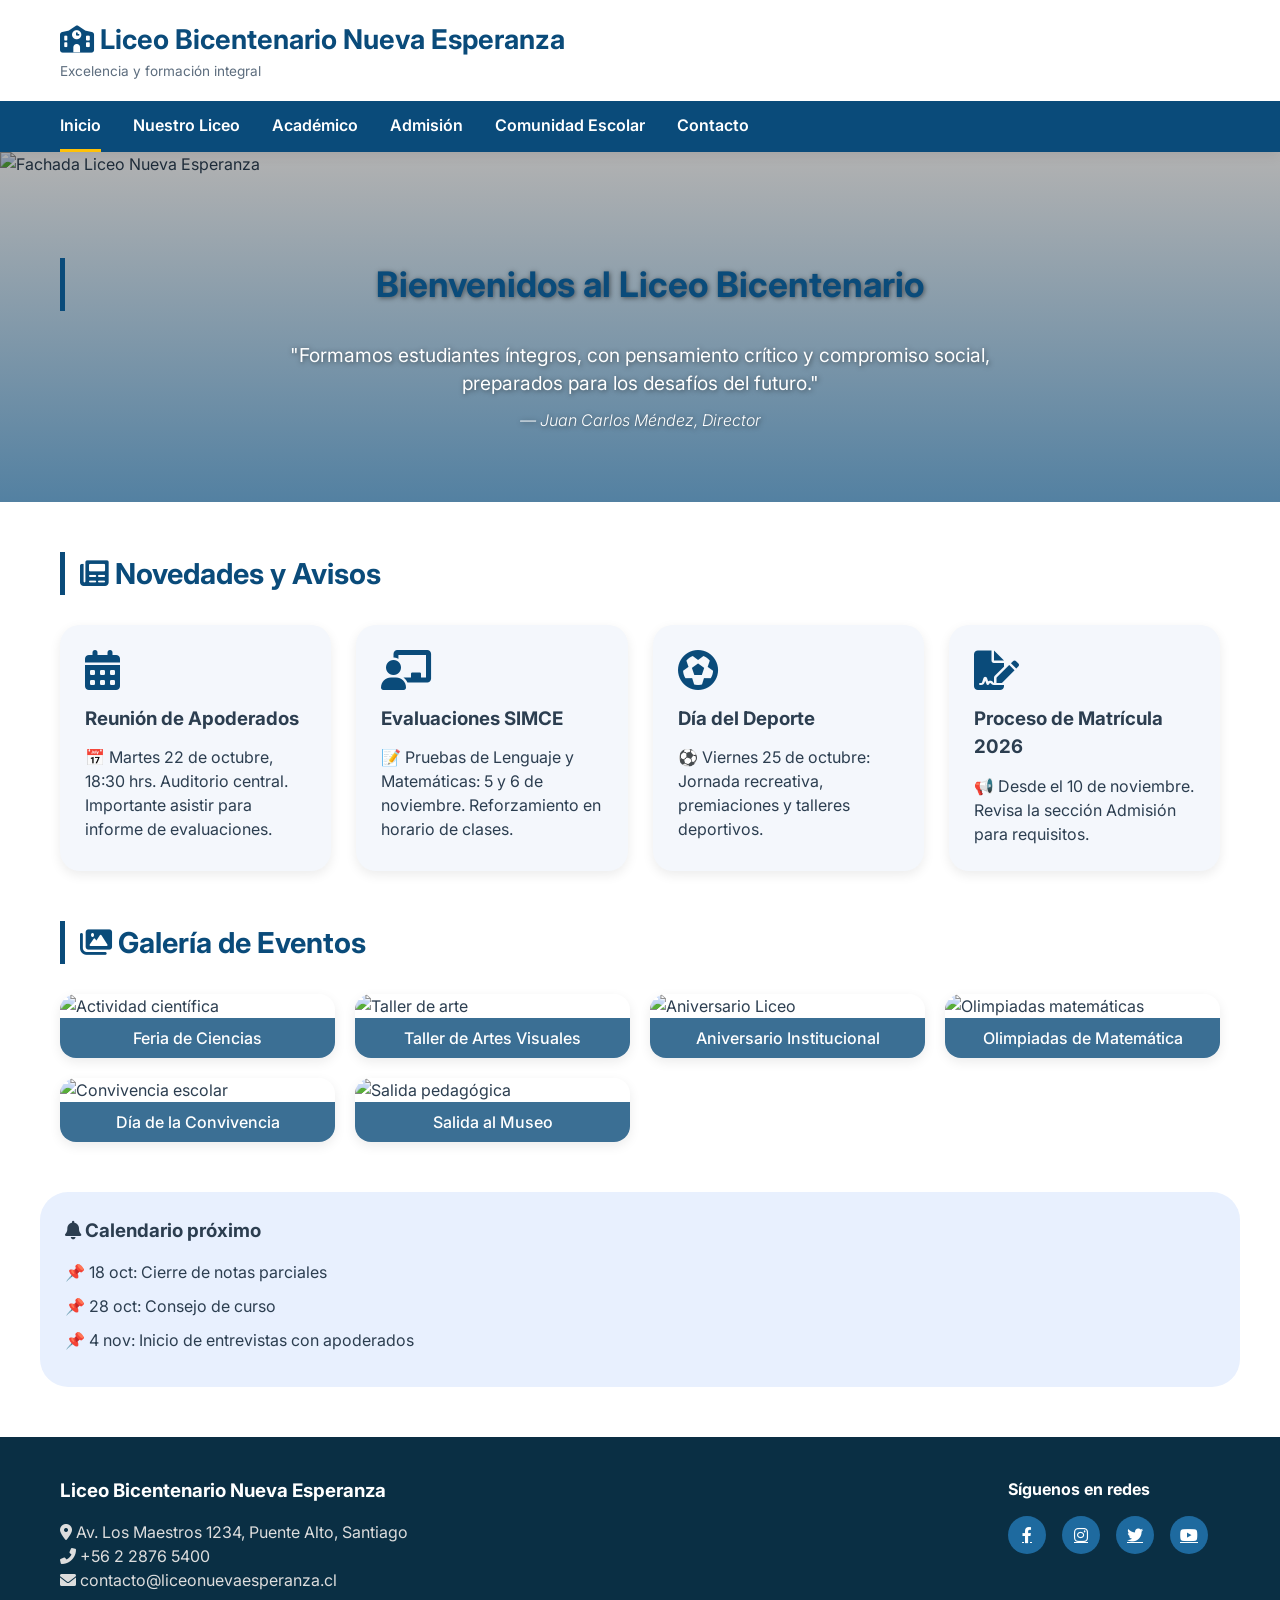
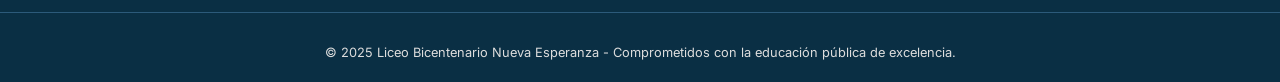
==== lb.html @ 8a36f2aa "Add files via upload" ====
<!DOCTYPE html>
<html lang="es">
<head>
    <meta charset="UTF-8">
    <meta name="viewport" content="width=device-width, initial-scale=1.0, viewport-fit=cover">
    <title>Liceo Bicentenario Nueva Esperanza | Inicio</title>
    <link rel="stylesheet" href="style.css">
    <link rel="stylesheet" href="https://cdnjs.cloudflare.com/ajax/libs/font-awesome/6.0.0-beta3/css/all.min.css">
    <link href="https://fonts.googleapis.com/css2?family=Inter:opsz,wght@14..32,300;400;600;700&display=swap" rel="stylesheet">
</head>
<body>
    <header class="main-header">
        <div class="container header-flex">
            <div class="logo-area">
                <h1><i class="fas fa-school"></i> Liceo Bicentenario <span>Nueva Esperanza</span></h1>
                <p class="tagline">Excelencia y formación integral</p>
            </div>
        </div>
        <nav class="main-nav">
            <div class="container nav-container">
                <ul class="nav-menu">
                    <li><a href="lb.html" class="nav-link active">Inicio</a></li>
                    <li><a href="nl.html" class="nav-link">Nuestro Liceo</a></li>
                    <li><a href="ac.html" class="nav-link">Académico</a></li>
                    <li><a href="ad.html" class="nav-link">Admisión</a></li>
                    <li><a href="ce.html" class="nav-link">Comunidad Escolar</a></li>
                    <li><a href="c.html" class="nav-link">Contacto</a></li>
                </ul>
                <div class="mobile-menu-icon">
                    <i class="fas fa-bars"></i>
                </div>
            </div>
        </nav>
    </header>

    <main>
        <section class="hero">
            <div class="hero-image">
                <img src="https://picsum.photos/id/104/1400/450" alt="Fachada Liceo Nueva Esperanza">
                <div class="hero-overlay"></div>
            </div>
            <div class="hero-text container">
                <h2>Bienvenidos al Liceo Bicentenario</h2>
                <p>"Formamos estudiantes íntegros, con pensamiento crítico y compromiso social, preparados para los desafíos del futuro."</p>
                <span class="director-name">— Juan Carlos Méndez, Director</span>
            </div>
        </section>

        <section class="noticias container">
            <h2><i class="fas fa-newspaper"></i> Novedades y Avisos</h2>
            <div class="cards-grid">
                <div class="card">
                    <i class="fas fa-calendar-alt card-icon"></i>
                    <h3>Reunión de Apoderados</h3>
                    <p>📅 Martes 22 de octubre, 18:30 hrs. Auditorio central. Importante asistir para informe de evaluaciones.</p>
                </div>
                <div class="card">
                    <i class="fas fa-chalkboard-user card-icon"></i>
                    <h3>Evaluaciones SIMCE</h3>
                    <p>📝 Pruebas de Lenguaje y Matemáticas: 5 y 6 de noviembre. Reforzamiento en horario de clases.</p>
                </div>
                <div class="card">
                    <i class="fas fa-futbol card-icon"></i>
                    <h3>Día del Deporte</h3>
                    <p>⚽ Viernes 25 de octubre: Jornada recreativa, premiaciones y talleres deportivos.</p>
                </div>
                <div class="card">
                    <i class="fas fa-file-signature card-icon"></i>
                    <h3>Proceso de Matrícula 2026</h3>
                    <p>📢 Desde el 10 de noviembre. Revisa la sección Admisión para requisitos.</p>
                </div>
            </div>
        </section>

        <section class="galeria container">
            <h2><i class="fas fa-images"></i> Galería de Eventos</h2>
            <div class="gallery-grid">
                <div class="gallery-item"><img src="https://picsum.photos/id/20/300/200" alt="Actividad científica"><span>Feria de Ciencias</span></div>
                <div class="gallery-item"><img src="https://picsum.photos/id/155/300/200" alt="Taller de arte"><span>Taller de Artes Visuales</span></div>
                <div class="gallery-item"><img src="https://picsum.photos/id/28/300/200" alt="Aniversario Liceo"><span>Aniversario Institucional</span></div>
                <div class="gallery-item"><img src="https://picsum.photos/id/91/300/200" alt="Olimpiadas matemáticas"><span>Olimpiadas de Matemática</span></div>
                <div class="gallery-item"><img src="https://picsum.photos/id/169/300/200" alt="Convivencia escolar"><span>Día de la Convivencia</span></div>
                <div class="gallery-item"><img src="https://picsum.photos/id/135/300/200" alt="Salida pedagógica"><span>Salida al Museo</span></div>
            </div>
        </section>

        <section class="fechas-importantes container">
            <div class="aviso-box">
                <h3><i class="fas fa-bell"></i> Calendario próximo</h3>
                <ul>
                    <li>📌 18 oct: Cierre de notas parciales</li>
                    <li>📌 28 oct: Consejo de curso</li>
                    <li>📌 4 nov: Inicio de entrevistas con apoderados</li>
                </ul>
            </div>
        </section>
    </main>

    <footer class="main-footer">
        <div class="container footer-content">
            <div class="footer-info">
                <h3>Liceo Bicentenario Nueva Esperanza</h3>
                <p><i class="fas fa-map-marker-alt"></i> Av. Los Maestros 1234, Puente Alto, Santiago</p>
                <p><i class="fas fa-phone-alt"></i> +56 2 2876 5400</p>
                <p><i class="fas fa-envelope"></i> contacto@liceonuevaesperanza.cl</p>
            </div>
            <div class="footer-social">
                <h4>Síguenos en redes</h4>
                <div class="social-links">
                    <a href="#" aria-label="Facebook"><i class="fab fa-facebook-f"></i></a>
                    <a href="#" aria-label="Instagram"><i class="fab fa-instagram"></i></a>
                    <a href="#" aria-label="Twitter"><i class="fab fa-twitter"></i></a>
                    <a href="#" aria-label="YouTube"><i class="fab fa-youtube"></i></a>
                </div>
            </div>
        </div>
        <div class="copyright">
            <p>&copy; 2025 Liceo Bicentenario Nueva Esperanza - Comprometidos con la educación pública de excelencia.</p>
        </div>
    </footer>

    <script src="script.js"></script>
</body>
</html>
---- style.css ----
/* ========== RESET Y VARIABLES ========== */
* {
    margin: 0;
    padding: 0;
    box-sizing: border-box;
}

:root {
    --azul-principal: #0A4B7A;
    --azul-claro: #1E6A9F;
    --blanco: #FFFFFF;
    --gris-claro: #F4F7FC;
    --gris-texto: #2C3E50;
    --sombra: 0 4px 12px rgba(0,0,0,0.08);
    --transicion: all 0.3s ease;
}

body {
    font-family: 'Inter', sans-serif;
    background-color: var(--blanco);
    color: var(--gris-texto);
    line-height: 1.5;
}

.container {
    max-width: 1200px;
    margin: 0 auto;
    padding: 0 20px;
}

/* ========== HEADER ========== */
.main-header {
    background: var(--blanco);
    box-shadow: var(--sombra);
    position: sticky;
    top: 0;
    z-index: 100;
}

.header-flex {
    display: flex;
    justify-content: space-between;
    align-items: center;
    flex-wrap: wrap;
    padding: 20px 20px;
}

.logo-area h1 {
    font-size: 1.7rem;
    color: var(--azul-principal);
}

.logo-area span {
    font-weight: 700;
}

.tagline {
    font-size: 0.85rem;
    color: #5D6D7E;
}

/* ========== NAVEGACIÓN ========== */
.main-nav {
    background: var(--azul-principal);
}

.nav-container {
    display: flex;
    justify-content: space-between;
    align-items: center;
}

.nav-menu {
    display: flex;
    list-style: none;
    gap: 2rem;
    padding: 0;
}

.nav-menu li a {
    color: white;
    text-decoration: none;
    font-weight: 600;
    padding: 12px 0;
    display: inline-block;
    transition: var(--transicion);
}

.nav-menu li a:hover, .nav-menu li a.active {
    border-bottom: 3px solid #FFC107;
}

.mobile-menu-icon {
    display: none;
    color: white;
    font-size: 1.8rem;
    cursor: pointer;
}

/* ========== HERO ========== */
.hero {
    position: relative;
}
.hero-image img {
    width: 100%;
    height: 350px;
    object-fit: cover;
    display: block;
}
.hero-overlay {
    position: absolute;
    top: 0;
    left: 0;
    width: 100%;
    height: 100%;
    background: linear-gradient(0deg, rgba(10,75,122,0.7), rgba(0,0,0,0.3));
}
.hero-text {
    position: absolute;
    bottom: 20%;
    left: 0;
    right: 0;
    text-align: center;
    color: white;
    text-shadow: 1px 1px 5px rgba(0,0,0,0.5);
}
.hero-text h2 {
    font-size: 2.2rem;
}
.hero-text p {
    font-size: 1.2rem;
    max-width: 700px;
    margin: 10px auto;
}
.director-name {
    font-style: italic;
    font-weight: 300;
}

/* ========== CARDS ========== */
.noticias, .galeria, .contenido-pagina, .contacto-grid, .admision-detalle {
    margin: 50px auto;
}
h2 {
    color: var(--azul-principal);
    margin-bottom: 30px;
    font-size: 1.8rem;
    border-left: 5px solid var(--azul-principal);
    padding-left: 15px;
}
.cards-grid {
    display: grid;
    grid-template-columns: repeat(auto-fit, minmax(260px, 1fr));
    gap: 25px;
}
.card {
    background: var(--gris-claro);
    padding: 25px;
    border-radius: 20px;
    box-shadow: var(--sombra);
    transition: transform 0.2s;
}
.card:hover {
    transform: translateY(-5px);
}
.card-icon {
    font-size: 2.5rem;
    color: var(--azul-principal);
    margin-bottom: 15px;
}
.card h3 {
    margin-bottom: 12px;
}

/* ========== GALERÍA ========== */
.gallery-grid {
    display: grid;
    grid-template-columns: repeat(auto-fill, minmax(260px, 1fr));
    gap: 20px;
}
.gallery-item {
    position: relative;
    overflow: hidden;
    border-radius: 16px;
    box-shadow: var(--sombra);
}
.gallery-item img {
    width: 100%;
    height: 180px;
    object-fit: cover;
    transition: transform 0.4s;
}
.gallery-item:hover img {
    transform: scale(1.05);
}
.gallery-item span {
    display: block;
    background: rgba(10,75,122,0.8);
    color: white;
    padding: 8px;
    text-align: center;
    font-weight: 500;
}

.fechas-importantes {
    background: #E8F0FE;
    padding: 25px;
    border-radius: 28px;
    margin-bottom: 50px;
}
.aviso-box ul {
    margin-top: 15px;
    list-style: none;
}
.aviso-box li {
    margin: 10px 0;
}

/* ========== FOOTER ========== */
.main-footer {
    background: #0A2F44;
    color: #DDD;
    padding: 40px 0 20px;
    margin-top: 40px;
}
.footer-content {
    display: flex;
    flex-wrap: wrap;
    justify-content: space-between;
    gap: 30px;
}
.footer-info h3, .footer-social h4 {
    color: white;
    margin-bottom: 15px;
}
.social-links a {
    color: white;
    background: #1E6A9F;
    width: 38px;
    height: 38px;
    display: inline-flex;
    align-items: center;
    justify-content: center;
    border-radius: 50%;
    margin-right: 12px;
    transition: 0.2s;
}
.social-links a:hover {
    background: #FFC107;
    color: #0A2F44;
}
.copyright {
    text-align: center;
    padding-top: 30px;
    font-size: 0.8rem;
    border-top: 1px solid #2C5A7A;
    margin-top: 20px;
}

/* ========== PÁGINAS INTERNAS ========== */
.equipo-grid {
    display: grid;
    grid-template-columns: repeat(auto-fit, minmax(200px,1fr));
    gap: 25px;
    margin: 30px 0;
}
.miembro {
    text-align: center;
}
.miembro i {
    font-size: 3rem;
    color: var(--azul-principal);
}
.horario-tabla {
    width: 100%;
    border-collapse: collapse;
    background: white;
}
.horario-tabla th, .horario-tabla td {
    border: 1px solid #ccc;
    padding: 12px;
    text-align: left;
}
.horario-tabla th {
    background: var(--azul-principal);
    color: white;
}

/* ========== RESPONSIVE ========== */
@media (max-width: 768px) {
    .nav-menu {
        display: none;
        flex-direction: column;
        background: var(--azul-principal);
        width: 100%;
        position: absolute;
        top: 100%;
        left: 0;
        padding: 1rem;
        gap: 0;
    }
    .nav-menu.active {
        display: flex;
    }
    .mobile-menu-icon {
        display: block;
    }
    .hero-text h2 {
        font-size: 1.4rem;
    }
    .hero-text p {
        font-size: 0.9rem;
    }
    .header-flex {
        justify-content: center;
        text-align: center;
    }
    .footer-content {
        flex-direction: column;
        text-align: center;
    }
    .social-links {
        justify-content: center;
        display: flex;
    }
}
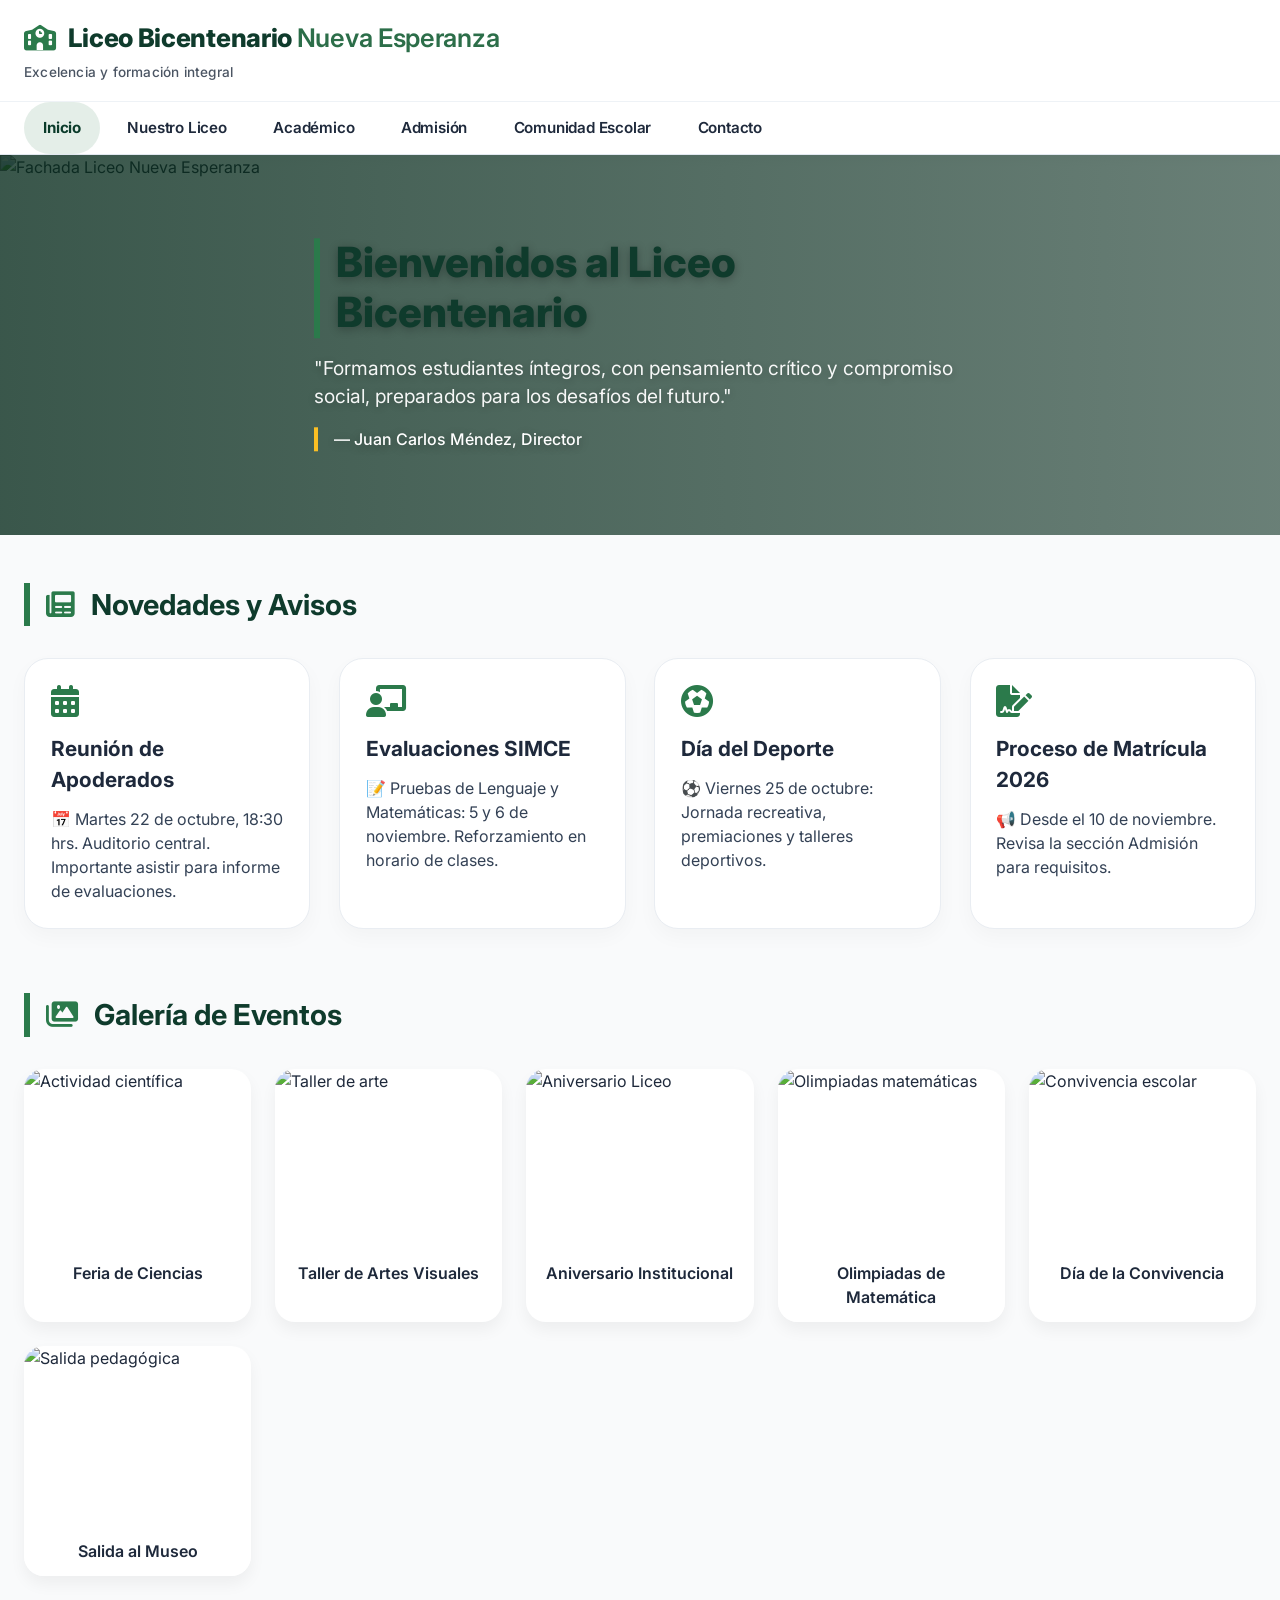
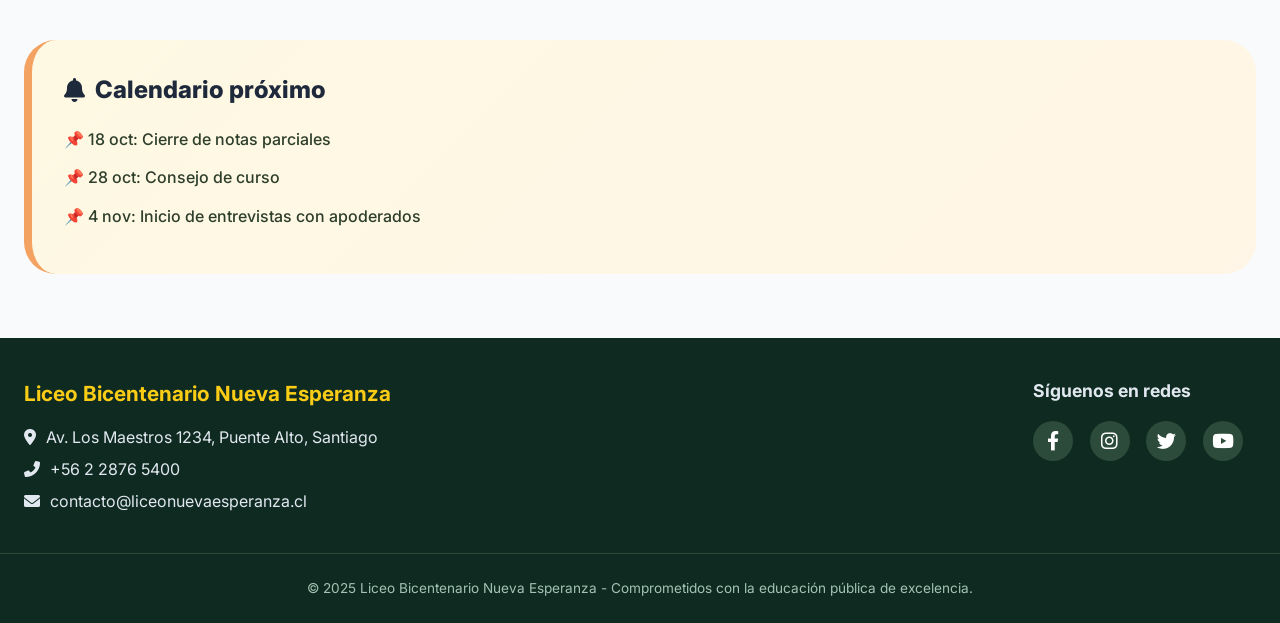
==== commit 9d131522: "lb.html" ====
--- a/lb.html
+++ b/lb.html
@@ -2,11 +2,471 @@
 <html lang="es">
 <head>
     <meta charset="UTF-8">
-    <meta name="viewport" content="width=device-width, initial-scale=1.0, viewport-fit=cover">
+    <meta name="viewport" content="width=device-width, initial-scale=1.0, viewport-fit=cover, user-scalable=yes">
     <title>Liceo Bicentenario Nueva Esperanza | Inicio</title>
-    <link rel="stylesheet" href="style.css">
+    <!-- Font Awesome 6 (iconos) -->
     <link rel="stylesheet" href="https://cdnjs.cloudflare.com/ajax/libs/font-awesome/6.0.0-beta3/css/all.min.css">
-    <link href="https://fonts.googleapis.com/css2?family=Inter:opsz,wght@14..32,300;400;600;700&display=swap" rel="stylesheet">
+    <!-- Google Fonts -->
+    <link href="https://fonts.googleapis.com/css2?family=Inter:opsz,wght@14..32,300;400;600;700;800&display=swap" rel="stylesheet">
+    <style>
+        * {
+            margin: 0;
+            padding: 0;
+            box-sizing: border-box;
+        }
+
+        body {
+            font-family: 'Inter', sans-serif;
+            background-color: #f9fafb;
+            color: #1e293b;
+            line-height: 1.5;
+        }
+
+        .container {
+            max-width: 1280px;
+            margin: 0 auto;
+            padding: 0 1.5rem;
+        }
+
+        /* HEADER */
+        .main-header {
+            background: white;
+            box-shadow: 0 4px 12px rgba(0, 0, 0, 0.03);
+            border-bottom: 1px solid #e2e8f0;
+        }
+
+        .header-flex {
+            display: flex;
+            justify-content: space-between;
+            align-items: center;
+            padding-top: 1.2rem;
+            padding-bottom: 1.2rem;
+        }
+
+        .logo-area h1 {
+            font-size: 1.6rem;
+            font-weight: 800;
+            color: #0f3b2c;
+            letter-spacing: -0.3px;
+        }
+
+        .logo-area h1 i {
+            color: #2b7a4b;
+            margin-right: 0.5rem;
+        }
+
+        .logo-area h1 span {
+            font-weight: 600;
+            color: #2c6e49;
+        }
+
+        .tagline {
+            font-size: 0.85rem;
+            color: #4b5563;
+            margin-top: 0.25rem;
+            font-weight: 500;
+            letter-spacing: 0.2px;
+        }
+
+        /* Navegación principal */
+        .main-nav {
+            background-color: #ffffff;
+            border-top: 1px solid #eef2f6;
+            position: relative;
+            z-index: 100;
+        }
+
+        .nav-container {
+            display: flex;
+            justify-content: space-between;
+            align-items: center;
+            flex-wrap: wrap;
+        }
+
+        .nav-menu {
+            display: flex;
+            list-style: none;
+            gap: 0.5rem;
+            transition: all 0.25s ease;
+        }
+
+        .nav-link {
+            display: inline-block;
+            padding: 0.9rem 1.2rem;
+            font-weight: 600;
+            font-size: 0.95rem;
+            color: #1e293b;
+            text-decoration: none;
+            border-radius: 40px;
+            transition: all 0.2s;
+            letter-spacing: -0.2px;
+        }
+
+        .nav-link:hover,
+        .nav-link.active {
+            background-color: #eef6f0;
+            color: #166534;
+        }
+
+        .nav-link.active {
+            background-color: #2b7a4b20;
+            font-weight: 700;
+            color: #0a3b2a;
+        }
+
+        /* ícono hamburguesa (oculto en desktop) */
+        .mobile-menu-icon {
+            display: none;
+            font-size: 1.8rem;
+            cursor: pointer;
+            color: #2c6e49;
+            background: transparent;
+            border: none;
+            padding: 0.5rem;
+            transition: 0.2s;
+        }
+
+        .mobile-menu-icon:hover {
+            color: #0f3b2c;
+        }
+
+        /* HERO */
+        .hero {
+            position: relative;
+            margin-bottom: 3rem;
+        }
+
+        .hero-image {
+            position: relative;
+            height: 380px;
+            overflow: hidden;
+        }
+
+        .hero-image img {
+            width: 100%;
+            height: 100%;
+            object-fit: cover;
+            filter: brightness(0.75);
+        }
+
+        .hero-overlay {
+            position: absolute;
+            inset: 0;
+            background: linear-gradient(90deg, #0a2e1fcc 0%, #0a2e1f99 100%);
+        }
+
+        .hero-text {
+            position: absolute;
+            top: 50%;
+            left: 0;
+            right: 0;
+            transform: translateY(-50%);
+            color: white;
+            text-shadow: 0 2px 10px rgba(0,0,0,0.3);
+            max-width: 700px;
+            padding: 0 1.5rem;
+        }
+
+        .hero-text h2 {
+            font-size: 2.6rem;
+            font-weight: 800;
+            margin-bottom: 1rem;
+            line-height: 1.2;
+        }
+
+        .hero-text p {
+            font-size: 1.2rem;
+            margin-bottom: 1rem;
+            opacity: 0.95;
+        }
+
+        .director-name {
+            font-size: 1rem;
+            font-weight: 500;
+            display: inline-block;
+            border-left: 4px solid #fbbf24;
+            padding-left: 1rem;
+        }
+
+        /* Noticias / cards */
+        .noticias, .galeria, .fechas-importantes {
+            margin-bottom: 4rem;
+        }
+
+        h2 {
+            font-size: 1.8rem;
+            font-weight: 700;
+            margin-bottom: 2rem;
+            color: #0f3b2c;
+            border-left: 6px solid #2b7a4b;
+            padding-left: 1rem;
+        }
+
+        h2 i {
+            color: #2b7a4b;
+            margin-right: 0.6rem;
+        }
+
+        .cards-grid {
+            display: grid;
+            grid-template-columns: repeat(auto-fit, minmax(260px, 1fr));
+            gap: 1.8rem;
+        }
+
+        .card {
+            background: white;
+            border-radius: 24px;
+            padding: 1.6rem;
+            box-shadow: 0 8px 20px rgba(0,0,0,0.03);
+            transition: all 0.25s ease;
+            border: 1px solid #e9edf2;
+        }
+
+        .card:hover {
+            transform: translateY(-5px);
+            box-shadow: 0 20px 30px -12px rgba(0, 0, 0, 0.1);
+            border-color: #cbdde6;
+        }
+
+        .card-icon {
+            font-size: 2rem;
+            color: #2b7a4b;
+            margin-bottom: 1rem;
+        }
+
+        .card h3 {
+            font-size: 1.3rem;
+            margin-bottom: 0.75rem;
+            font-weight: 700;
+        }
+
+        .card p {
+            color: #334155;
+            line-height: 1.5;
+        }
+
+        /* Galería */
+        .gallery-grid {
+            display: grid;
+            grid-template-columns: repeat(auto-fill, minmax(220px, 1fr));
+            gap: 1.5rem;
+        }
+
+        .gallery-item {
+            position: relative;
+            border-radius: 20px;
+            overflow: hidden;
+            box-shadow: 0 8px 16px rgba(0,0,0,0.05);
+            transition: transform 0.25s ease;
+            background: #fff;
+            cursor: pointer;
+        }
+
+        .gallery-item img {
+            width: 100%;
+            height: 180px;
+            object-fit: cover;
+            display: block;
+            transition: 0.3s;
+        }
+
+        .gallery-item span {
+            display: block;
+            padding: 0.8rem;
+            background: white;
+            font-weight: 600;
+            text-align: center;
+            color: #1e293b;
+        }
+
+        .gallery-item:hover {
+            transform: scale(1.02);
+        }
+
+        /* Calendario / aviso */
+        .aviso-box {
+            background: linear-gradient(135deg, #fef9e3 0%, #fff5e6 100%);
+            border-radius: 32px;
+            padding: 2rem 2rem;
+            border-left: 8px solid #f4a261;
+        }
+
+        .aviso-box h3 {
+            font-size: 1.5rem;
+            font-weight: 800;
+            margin-bottom: 1.2rem;
+            display: flex;
+            align-items: center;
+            gap: 0.6rem;
+        }
+
+        .aviso-box ul {
+            list-style: none;
+        }
+
+        .aviso-box li {
+            margin-bottom: 0.9rem;
+            font-size: 1rem;
+            font-weight: 500;
+            display: flex;
+            align-items: center;
+            gap: 0.5rem;
+            color: #2d3e2b;
+        }
+
+        /* Footer */
+        .main-footer {
+            background-color: #0f2b21;
+            color: #e2e8f0;
+            margin-top: 3rem;
+            padding-top: 2.5rem;
+        }
+
+        .footer-content {
+            display: flex;
+            flex-wrap: wrap;
+            justify-content: space-between;
+            gap: 2rem;
+            padding-bottom: 2rem;
+            border-bottom: 1px solid #2c4b3b;
+        }
+
+        .footer-info h3 {
+            font-size: 1.3rem;
+            margin-bottom: 1rem;
+            font-weight: 700;
+            color: #facc15;
+        }
+
+        .footer-info p {
+            margin: 0.5rem 0;
+            display: flex;
+            align-items: center;
+            gap: 0.6rem;
+        }
+
+        .footer-social h4 {
+            margin-bottom: 1rem;
+            font-size: 1.1rem;
+        }
+
+        .social-links a {
+            display: inline-flex;
+            background: #2c4b3b;
+            color: white;
+            width: 40px;
+            height: 40px;
+            border-radius: 40px;
+            align-items: center;
+            justify-content: center;
+            margin-right: 0.8rem;
+            transition: 0.2s;
+            text-decoration: none;
+            font-size: 1.2rem;
+        }
+
+        .social-links a:hover {
+            background: #facc15;
+            color: #0f2b21;
+            transform: translateY(-3px);
+        }
+
+        .copyright {
+            text-align: center;
+            padding: 1.5rem;
+            font-size: 0.85rem;
+            color: #a3c2b4;
+        }
+
+        /* ----- RESPONSIVE (MENÚ MÓVIL) ----- */
+        @media screen and (max-width: 800px) {
+            .mobile-menu-icon {
+                display: block;
+            }
+
+            .nav-menu {
+                position: absolute;
+                top: 100%;
+                left: 0;
+                width: 100%;
+                background: #ffffff;
+                flex-direction: column;
+                align-items: flex-start;
+                gap: 0;
+                padding: 0;
+                border-radius: 0 0 24px 24px;
+                box-shadow: 0 20px 30px -12px rgba(0, 0, 0, 0.15);
+                overflow: hidden;
+                max-height: 0;
+                opacity: 0;
+                visibility: hidden;
+                transition: max-height 0.35s ease-in-out, opacity 0.25s ease, visibility 0.2s;
+                z-index: 1000;
+                border-top: 1px solid #ecfdf3;
+            }
+
+            .nav-menu.show {
+                max-height: 480px;
+                opacity: 1;
+                visibility: visible;
+                padding: 0.8rem 0;
+            }
+
+            .nav-menu li {
+                width: 100%;
+            }
+
+            .nav-link {
+                display: block;
+                width: 100%;
+                padding: 0.9rem 1.8rem;
+                border-radius: 0;
+                font-size: 1rem;
+                text-align: left;
+            }
+
+            .nav-link.active {
+                background-color: #e6f4ea;
+                border-left: 4px solid #2b7a4b;
+            }
+
+            .hero-text h2 {
+                font-size: 1.8rem;
+            }
+
+            .hero-text p {
+                font-size: 1rem;
+            }
+
+            .hero-image {
+                height: 300px;
+            }
+
+            .container {
+                padding: 0 1.2rem;
+            }
+        }
+
+        /* ajustes pequeños */
+        @media screen and (max-width: 560px) {
+            .cards-grid {
+                grid-template-columns: 1fr;
+            }
+            .gallery-grid {
+                grid-template-columns: repeat(auto-fill, minmax(160px, 1fr));
+            }
+            .logo-area h1 {
+                font-size: 1.2rem;
+            }
+            .tagline {
+                font-size: 0.7rem;
+            }
+        }
+
+        button, a {
+            -webkit-tap-highlight-color: transparent;
+        }
+    </style>
 </head>
 <body>
     <header class="main-header">
@@ -18,15 +478,15 @@
         </div>
         <nav class="main-nav">
             <div class="container nav-container">
-                <ul class="nav-menu">
-                    <li><a href="lb.html" class="nav-link active">Inicio</a></li>
-                    <li><a href="nl.html" class="nav-link">Nuestro Liceo</a></li>
-                    <li><a href="ac.html" class="nav-link">Académico</a></li>
-                    <li><a href="ad.html" class="nav-link">Admisión</a></li>
-                    <li><a href="ce.html" class="nav-link">Comunidad Escolar</a></li>
-                    <li><a href="c.html" class="nav-link">Contacto</a></li>
+                <ul class="nav-menu" id="navMenu">
+                    <li><a href="#" class="nav-link active">Inicio</a></li>
+                    <li><a href="#" class="nav-link">Nuestro Liceo</a></li>
+                    <li><a href="#" class="nav-link">Académico</a></li>
+                    <li><a href="#" class="nav-link">Admisión</a></li>
+                    <li><a href="#" class="nav-link">Comunidad Escolar</a></li>
+                    <li><a href="#" class="nav-link">Contacto</a></li>
                 </ul>
-                <div class="mobile-menu-icon">
+                <div class="mobile-menu-icon" id="mobileMenuIcon" aria-label="Abrir menú" aria-expanded="false">
                     <i class="fas fa-bars"></i>
                 </div>
             </div>
@@ -119,6 +579,77 @@
         </div>
     </footer>
 
-    <script src="script.js"></script>
+    <!-- Script para menú responsive y cierre automático -->
+    <script>
+        (function() {
+            const menuIcon = document.getElementById('mobileMenuIcon');
+            const navMenu = document.getElementById('navMenu');
+            const navLinks = document.querySelectorAll('.nav-link');
+
+            // Función para abrir/cerrar menú
+            function toggleMenu() {
+                if (!navMenu) return;
+                const isExpanded = navMenu.classList.contains('show');
+                if (isExpanded) {
+                    navMenu.classList.remove('show');
+                    if (menuIcon) menuIcon.setAttribute('aria-expanded', 'false');
+                } else {
+                    navMenu.classList.add('show');
+                    if (menuIcon) menuIcon.setAttribute('aria-expanded', 'true');
+                }
+            }
+
+            // Cerrar menú al hacer clic en un enlace (para móvil)
+            function closeMenuOnLinkClick() {
+                if (window.innerWidth <= 800) {
+                    navMenu.classList.remove('show');
+                    if (menuIcon) menuIcon.setAttribute('aria-expanded', 'false');
+                }
+            }
+
+            // Evento click en ícono hamburguesa
+            if (menuIcon) {
+                menuIcon.addEventListener('click', (e) => {
+                    e.stopPropagation();
+                    toggleMenu();
+                });
+            }
+
+            // Cerrar menú si se hace clic en cualquier enlace del menú (solo en móvil)
+            navLinks.forEach(link => {
+                link.addEventListener('click', (e) => {
+                    // Si el menú está visible en mobile, cerrar tras la navegación
+                    if (window.innerWidth <= 800 && navMenu.classList.contains('show')) {
+                        closeMenuOnLinkClick();
+                    }
+                    // Se puede mantener la navegación sin recargar demo (son #, pero para funcionalidad completa)
+                    // Si se quiere evitar comportamiento por defecto solo para demo? no necesario.
+                });
+            });
+
+            // Al redimensionar ventana, si pasamos a escritorio, aseguramos que el menú se vea normal
+            // y removemos el estado 'show' para evitar que quede visible mal en desktop (aunque el CSS lo maneja)
+            window.addEventListener('resize', function() {
+                if (window.innerWidth > 800) {
+                    if (navMenu.classList.contains('show')) {
+                        navMenu.classList.remove('show');
+                        if (menuIcon) menuIcon.setAttribute('aria-expanded', 'false');
+                    }
+                }
+            });
+
+            // Opcional: cerrar menú al hacer click fuera (mejor experiencia)
+            document.addEventListener('click', function(event) {
+                const isClickInsideNav = navMenu?.contains(event.target);
+                const isClickOnIcon = menuIcon?.contains(event.target);
+                if (window.innerWidth <= 800 && navMenu && navMenu.classList.contains('show')) {
+                    if (!isClickInsideNav && !isClickOnIcon) {
+                        navMenu.classList.remove('show');
+                        if (menuIcon) menuIcon.setAttribute('aria-expanded', 'false');
+                    }
+                }
+            });
+        })();
+    </script>
 </body>
-</html>+</html>
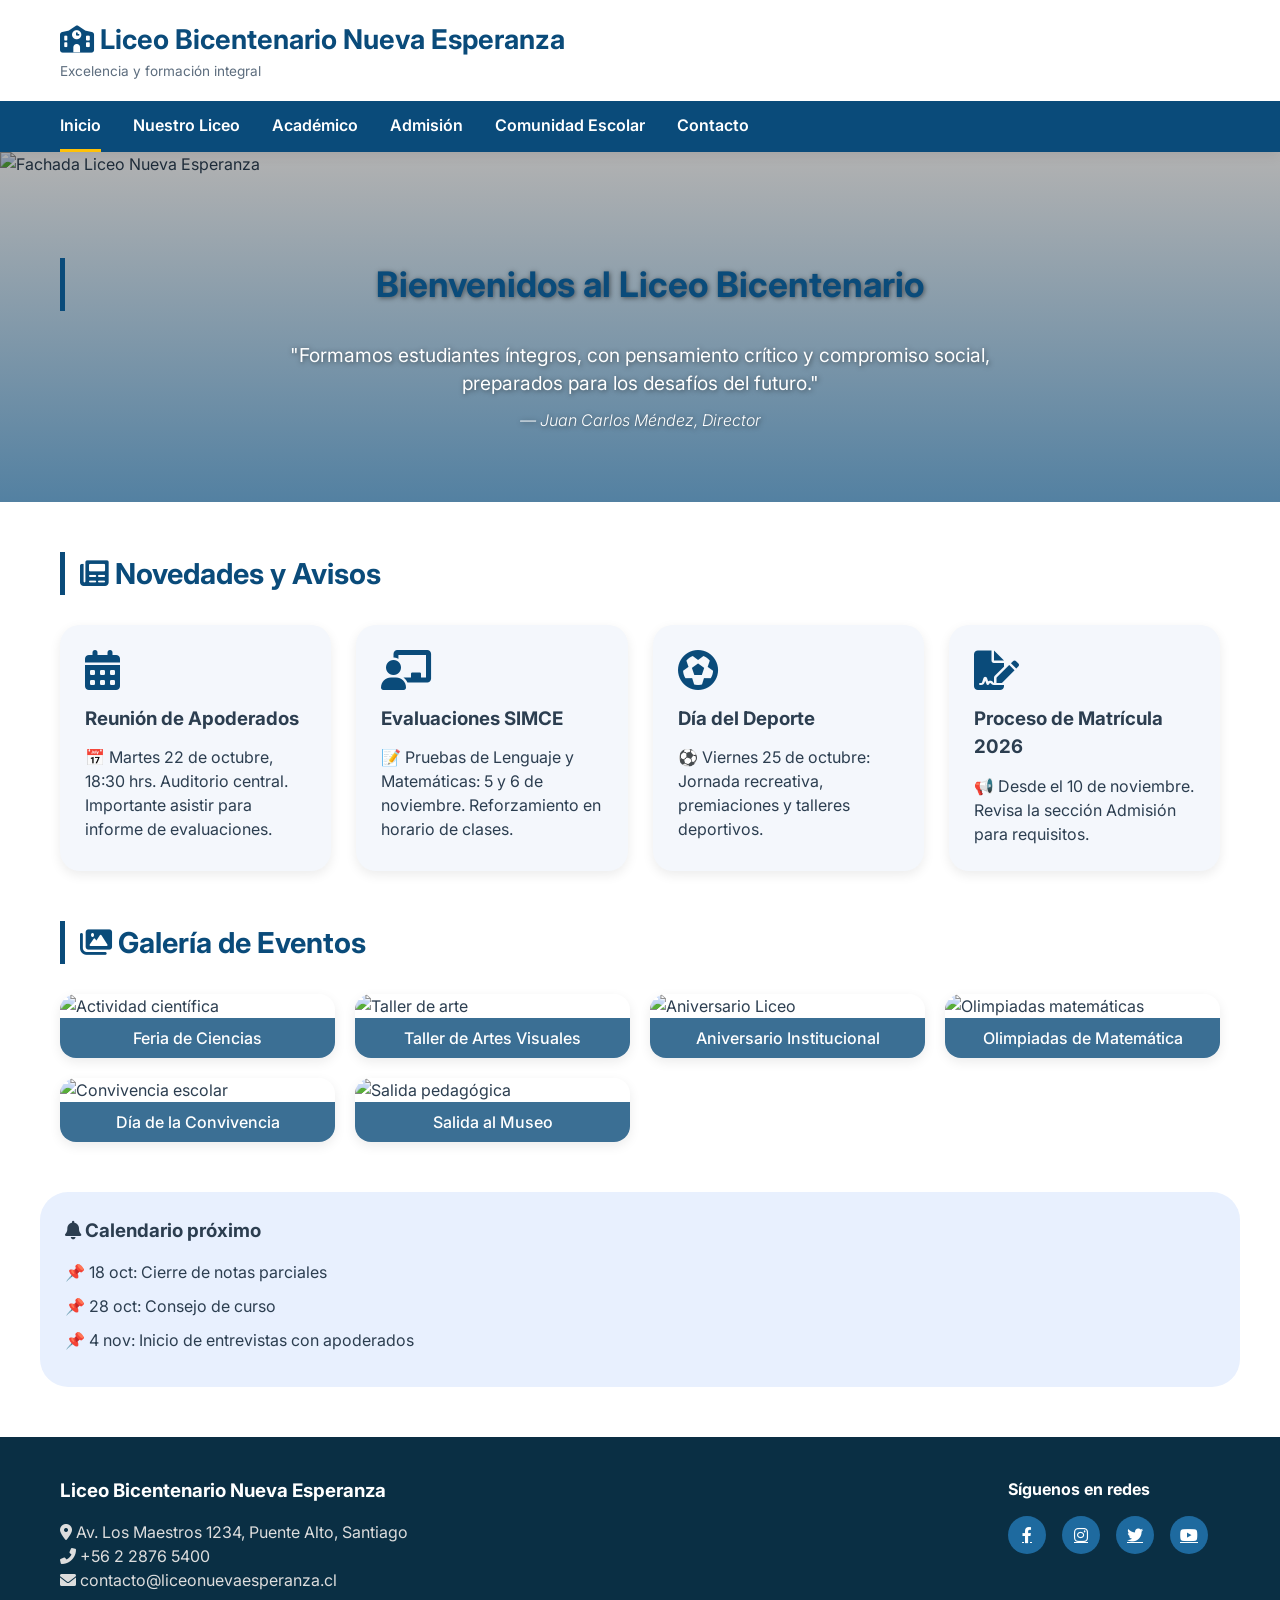
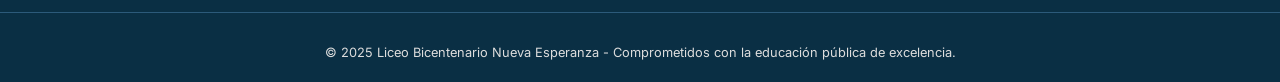
==== commit 24510ec6: "lb.html" ====
--- a/lb.html
+++ b/lb.html
@@ -2,471 +2,11 @@
 <html lang="es">
 <head>
     <meta charset="UTF-8">
-    <meta name="viewport" content="width=device-width, initial-scale=1.0, viewport-fit=cover, user-scalable=yes">
+    <meta name="viewport" content="width=device-width, initial-scale=1.0, viewport-fit=cover">
     <title>Liceo Bicentenario Nueva Esperanza | Inicio</title>
-    <!-- Font Awesome 6 (iconos) -->
+    <link rel="stylesheet" href="style.css">
     <link rel="stylesheet" href="https://cdnjs.cloudflare.com/ajax/libs/font-awesome/6.0.0-beta3/css/all.min.css">
-    <!-- Google Fonts -->
-    <link href="https://fonts.googleapis.com/css2?family=Inter:opsz,wght@14..32,300;400;600;700;800&display=swap" rel="stylesheet">
-    <style>
-        * {
-            margin: 0;
-            padding: 0;
-            box-sizing: border-box;
-        }
-
-        body {
-            font-family: 'Inter', sans-serif;
-            background-color: #f9fafb;
-            color: #1e293b;
-            line-height: 1.5;
-        }
-
-        .container {
-            max-width: 1280px;
-            margin: 0 auto;
-            padding: 0 1.5rem;
-        }
-
-        /* HEADER */
-        .main-header {
-            background: white;
-            box-shadow: 0 4px 12px rgba(0, 0, 0, 0.03);
-            border-bottom: 1px solid #e2e8f0;
-        }
-
-        .header-flex {
-            display: flex;
-            justify-content: space-between;
-            align-items: center;
-            padding-top: 1.2rem;
-            padding-bottom: 1.2rem;
-        }
-
-        .logo-area h1 {
-            font-size: 1.6rem;
-            font-weight: 800;
-            color: #0f3b2c;
-            letter-spacing: -0.3px;
-        }
-
-        .logo-area h1 i {
-            color: #2b7a4b;
-            margin-right: 0.5rem;
-        }
-
-        .logo-area h1 span {
-            font-weight: 600;
-            color: #2c6e49;
-        }
-
-        .tagline {
-            font-size: 0.85rem;
-            color: #4b5563;
-            margin-top: 0.25rem;
-            font-weight: 500;
-            letter-spacing: 0.2px;
-        }
-
-        /* Navegación principal */
-        .main-nav {
-            background-color: #ffffff;
-            border-top: 1px solid #eef2f6;
-            position: relative;
-            z-index: 100;
-        }
-
-        .nav-container {
-            display: flex;
-            justify-content: space-between;
-            align-items: center;
-            flex-wrap: wrap;
-        }
-
-        .nav-menu {
-            display: flex;
-            list-style: none;
-            gap: 0.5rem;
-            transition: all 0.25s ease;
-        }
-
-        .nav-link {
-            display: inline-block;
-            padding: 0.9rem 1.2rem;
-            font-weight: 600;
-            font-size: 0.95rem;
-            color: #1e293b;
-            text-decoration: none;
-            border-radius: 40px;
-            transition: all 0.2s;
-            letter-spacing: -0.2px;
-        }
-
-        .nav-link:hover,
-        .nav-link.active {
-            background-color: #eef6f0;
-            color: #166534;
-        }
-
-        .nav-link.active {
-            background-color: #2b7a4b20;
-            font-weight: 700;
-            color: #0a3b2a;
-        }
-
-        /* ícono hamburguesa (oculto en desktop) */
-        .mobile-menu-icon {
-            display: none;
-            font-size: 1.8rem;
-            cursor: pointer;
-            color: #2c6e49;
-            background: transparent;
-            border: none;
-            padding: 0.5rem;
-            transition: 0.2s;
-        }
-
-        .mobile-menu-icon:hover {
-            color: #0f3b2c;
-        }
-
-        /* HERO */
-        .hero {
-            position: relative;
-            margin-bottom: 3rem;
-        }
-
-        .hero-image {
-            position: relative;
-            height: 380px;
-            overflow: hidden;
-        }
-
-        .hero-image img {
-            width: 100%;
-            height: 100%;
-            object-fit: cover;
-            filter: brightness(0.75);
-        }
-
-        .hero-overlay {
-            position: absolute;
-            inset: 0;
-            background: linear-gradient(90deg, #0a2e1fcc 0%, #0a2e1f99 100%);
-        }
-
-        .hero-text {
-            position: absolute;
-            top: 50%;
-            left: 0;
-            right: 0;
-            transform: translateY(-50%);
-            color: white;
-            text-shadow: 0 2px 10px rgba(0,0,0,0.3);
-            max-width: 700px;
-            padding: 0 1.5rem;
-        }
-
-        .hero-text h2 {
-            font-size: 2.6rem;
-            font-weight: 800;
-            margin-bottom: 1rem;
-            line-height: 1.2;
-        }
-
-        .hero-text p {
-            font-size: 1.2rem;
-            margin-bottom: 1rem;
-            opacity: 0.95;
-        }
-
-        .director-name {
-            font-size: 1rem;
-            font-weight: 500;
-            display: inline-block;
-            border-left: 4px solid #fbbf24;
-            padding-left: 1rem;
-        }
-
-        /* Noticias / cards */
-        .noticias, .galeria, .fechas-importantes {
-            margin-bottom: 4rem;
-        }
-
-        h2 {
-            font-size: 1.8rem;
-            font-weight: 700;
-            margin-bottom: 2rem;
-            color: #0f3b2c;
-            border-left: 6px solid #2b7a4b;
-            padding-left: 1rem;
-        }
-
-        h2 i {
-            color: #2b7a4b;
-            margin-right: 0.6rem;
-        }
-
-        .cards-grid {
-            display: grid;
-            grid-template-columns: repeat(auto-fit, minmax(260px, 1fr));
-            gap: 1.8rem;
-        }
-
-        .card {
-            background: white;
-            border-radius: 24px;
-            padding: 1.6rem;
-            box-shadow: 0 8px 20px rgba(0,0,0,0.03);
-            transition: all 0.25s ease;
-            border: 1px solid #e9edf2;
-        }
-
-        .card:hover {
-            transform: translateY(-5px);
-            box-shadow: 0 20px 30px -12px rgba(0, 0, 0, 0.1);
-            border-color: #cbdde6;
-        }
-
-        .card-icon {
-            font-size: 2rem;
-            color: #2b7a4b;
-            margin-bottom: 1rem;
-        }
-
-        .card h3 {
-            font-size: 1.3rem;
-            margin-bottom: 0.75rem;
-            font-weight: 700;
-        }
-
-        .card p {
-            color: #334155;
-            line-height: 1.5;
-        }
-
-        /* Galería */
-        .gallery-grid {
-            display: grid;
-            grid-template-columns: repeat(auto-fill, minmax(220px, 1fr));
-            gap: 1.5rem;
-        }
-
-        .gallery-item {
-            position: relative;
-            border-radius: 20px;
-            overflow: hidden;
-            box-shadow: 0 8px 16px rgba(0,0,0,0.05);
-            transition: transform 0.25s ease;
-            background: #fff;
-            cursor: pointer;
-        }
-
-        .gallery-item img {
-            width: 100%;
-            height: 180px;
-            object-fit: cover;
-            display: block;
-            transition: 0.3s;
-        }
-
-        .gallery-item span {
-            display: block;
-            padding: 0.8rem;
-            background: white;
-            font-weight: 600;
-            text-align: center;
-            color: #1e293b;
-        }
-
-        .gallery-item:hover {
-            transform: scale(1.02);
-        }
-
-        /* Calendario / aviso */
-        .aviso-box {
-            background: linear-gradient(135deg, #fef9e3 0%, #fff5e6 100%);
-            border-radius: 32px;
-            padding: 2rem 2rem;
-            border-left: 8px solid #f4a261;
-        }
-
-        .aviso-box h3 {
-            font-size: 1.5rem;
-            font-weight: 800;
-            margin-bottom: 1.2rem;
-            display: flex;
-            align-items: center;
-            gap: 0.6rem;
-        }
-
-        .aviso-box ul {
-            list-style: none;
-        }
-
-        .aviso-box li {
-            margin-bottom: 0.9rem;
-            font-size: 1rem;
-            font-weight: 500;
-            display: flex;
-            align-items: center;
-            gap: 0.5rem;
-            color: #2d3e2b;
-        }
-
-        /* Footer */
-        .main-footer {
-            background-color: #0f2b21;
-            color: #e2e8f0;
-            margin-top: 3rem;
-            padding-top: 2.5rem;
-        }
-
-        .footer-content {
-            display: flex;
-            flex-wrap: wrap;
-            justify-content: space-between;
-            gap: 2rem;
-            padding-bottom: 2rem;
-            border-bottom: 1px solid #2c4b3b;
-        }
-
-        .footer-info h3 {
-            font-size: 1.3rem;
-            margin-bottom: 1rem;
-            font-weight: 700;
-            color: #facc15;
-        }
-
-        .footer-info p {
-            margin: 0.5rem 0;
-            display: flex;
-            align-items: center;
-            gap: 0.6rem;
-        }
-
-        .footer-social h4 {
-            margin-bottom: 1rem;
-            font-size: 1.1rem;
-        }
-
-        .social-links a {
-            display: inline-flex;
-            background: #2c4b3b;
-            color: white;
-            width: 40px;
-            height: 40px;
-            border-radius: 40px;
-            align-items: center;
-            justify-content: center;
-            margin-right: 0.8rem;
-            transition: 0.2s;
-            text-decoration: none;
-            font-size: 1.2rem;
-        }
-
-        .social-links a:hover {
-            background: #facc15;
-            color: #0f2b21;
-            transform: translateY(-3px);
-        }
-
-        .copyright {
-            text-align: center;
-            padding: 1.5rem;
-            font-size: 0.85rem;
-            color: #a3c2b4;
-        }
-
-        /* ----- RESPONSIVE (MENÚ MÓVIL) ----- */
-        @media screen and (max-width: 800px) {
-            .mobile-menu-icon {
-                display: block;
-            }
-
-            .nav-menu {
-                position: absolute;
-                top: 100%;
-                left: 0;
-                width: 100%;
-                background: #ffffff;
-                flex-direction: column;
-                align-items: flex-start;
-                gap: 0;
-                padding: 0;
-                border-radius: 0 0 24px 24px;
-                box-shadow: 0 20px 30px -12px rgba(0, 0, 0, 0.15);
-                overflow: hidden;
-                max-height: 0;
-                opacity: 0;
-                visibility: hidden;
-                transition: max-height 0.35s ease-in-out, opacity 0.25s ease, visibility 0.2s;
-                z-index: 1000;
-                border-top: 1px solid #ecfdf3;
-            }
-
-            .nav-menu.show {
-                max-height: 480px;
-                opacity: 1;
-                visibility: visible;
-                padding: 0.8rem 0;
-            }
-
-            .nav-menu li {
-                width: 100%;
-            }
-
-            .nav-link {
-                display: block;
-                width: 100%;
-                padding: 0.9rem 1.8rem;
-                border-radius: 0;
-                font-size: 1rem;
-                text-align: left;
-            }
-
-            .nav-link.active {
-                background-color: #e6f4ea;
-                border-left: 4px solid #2b7a4b;
-            }
-
-            .hero-text h2 {
-                font-size: 1.8rem;
-            }
-
-            .hero-text p {
-                font-size: 1rem;
-            }
-
-            .hero-image {
-                height: 300px;
-            }
-
-            .container {
-                padding: 0 1.2rem;
-            }
-        }
-
-        /* ajustes pequeños */
-        @media screen and (max-width: 560px) {
-            .cards-grid {
-                grid-template-columns: 1fr;
-            }
-            .gallery-grid {
-                grid-template-columns: repeat(auto-fill, minmax(160px, 1fr));
-            }
-            .logo-area h1 {
-                font-size: 1.2rem;
-            }
-            .tagline {
-                font-size: 0.7rem;
-            }
-        }
-
-        button, a {
-            -webkit-tap-highlight-color: transparent;
-        }
-    </style>
+    <link href="https://fonts.googleapis.com/css2?family=Inter:opsz,wght@14..32,300;400;600;700&display=swap" rel="stylesheet">
 </head>
 <body>
     <header class="main-header">
@@ -478,15 +18,15 @@
         </div>
         <nav class="main-nav">
             <div class="container nav-container">
-                <ul class="nav-menu" id="navMenu">
-                    <li><a href="#" class="nav-link active">Inicio</a></li>
-                    <li><a href="#" class="nav-link">Nuestro Liceo</a></li>
-                    <li><a href="#" class="nav-link">Académico</a></li>
-                    <li><a href="#" class="nav-link">Admisión</a></li>
-                    <li><a href="#" class="nav-link">Comunidad Escolar</a></li>
-                    <li><a href="#" class="nav-link">Contacto</a></li>
+                <ul class="nav-menu">
+                    <li><a href="lb.html" class="nav-link active">Inicio</a></li>
+                    <li><a href="nl.html" class="nav-link">Nuestro Liceo</a></li>
+                    <li><a href="ac.html" class="nav-link">Académico</a></li>
+                    <li><a href="ad.html" class="nav-link">Admisión</a></li>
+                    <li><a href="ce.html" class="nav-link">Comunidad Escolar</a></li>
+                    <li><a href="c.html" class="nav-link">Contacto</a></li>
                 </ul>
-                <div class="mobile-menu-icon" id="mobileMenuIcon" aria-label="Abrir menú" aria-expanded="false">
+                <div class="mobile-menu-icon">
                     <i class="fas fa-bars"></i>
                 </div>
             </div>
@@ -579,77 +119,6 @@
         </div>
     </footer>
 
-    <!-- Script para menú responsive y cierre automático -->
-    <script>
-        (function() {
-            const menuIcon = document.getElementById('mobileMenuIcon');
-            const navMenu = document.getElementById('navMenu');
-            const navLinks = document.querySelectorAll('.nav-link');
-
-            // Función para abrir/cerrar menú
-            function toggleMenu() {
-                if (!navMenu) return;
-                const isExpanded = navMenu.classList.contains('show');
-                if (isExpanded) {
-                    navMenu.classList.remove('show');
-                    if (menuIcon) menuIcon.setAttribute('aria-expanded', 'false');
-                } else {
-                    navMenu.classList.add('show');
-                    if (menuIcon) menuIcon.setAttribute('aria-expanded', 'true');
-                }
-            }
-
-            // Cerrar menú al hacer clic en un enlace (para móvil)
-            function closeMenuOnLinkClick() {
-                if (window.innerWidth <= 800) {
-                    navMenu.classList.remove('show');
-                    if (menuIcon) menuIcon.setAttribute('aria-expanded', 'false');
-                }
-            }
-
-            // Evento click en ícono hamburguesa
-            if (menuIcon) {
-                menuIcon.addEventListener('click', (e) => {
-                    e.stopPropagation();
-                    toggleMenu();
-                });
-            }
-
-            // Cerrar menú si se hace clic en cualquier enlace del menú (solo en móvil)
-            navLinks.forEach(link => {
-                link.addEventListener('click', (e) => {
-                    // Si el menú está visible en mobile, cerrar tras la navegación
-                    if (window.innerWidth <= 800 && navMenu.classList.contains('show')) {
-                        closeMenuOnLinkClick();
-                    }
-                    // Se puede mantener la navegación sin recargar demo (son #, pero para funcionalidad completa)
-                    // Si se quiere evitar comportamiento por defecto solo para demo? no necesario.
-                });
-            });
-
-            // Al redimensionar ventana, si pasamos a escritorio, aseguramos que el menú se vea normal
-            // y removemos el estado 'show' para evitar que quede visible mal en desktop (aunque el CSS lo maneja)
-            window.addEventListener('resize', function() {
-                if (window.innerWidth > 800) {
-                    if (navMenu.classList.contains('show')) {
-                        navMenu.classList.remove('show');
-                        if (menuIcon) menuIcon.setAttribute('aria-expanded', 'false');
-                    }
-                }
-            });
-
-            // Opcional: cerrar menú al hacer click fuera (mejor experiencia)
-            document.addEventListener('click', function(event) {
-                const isClickInsideNav = navMenu?.contains(event.target);
-                const isClickOnIcon = menuIcon?.contains(event.target);
-                if (window.innerWidth <= 800 && navMenu && navMenu.classList.contains('show')) {
-                    if (!isClickInsideNav && !isClickOnIcon) {
-                        navMenu.classList.remove('show');
-                        if (menuIcon) menuIcon.setAttribute('aria-expanded', 'false');
-                    }
-                }
-            });
-        })();
-    </script>
+    <script src="script.js"></script>
 </body>
 </html>
--- a/style.css
+++ b/style.css
@@ -0,0 +1,344 @@
+/* ========== RESET Y VARIABLES ========== */
+* {
+    margin: 0;
+    padding: 0;
+    box-sizing: border-box;
+}
+
+:root {
+    --azul-principal: #0A4B7A;
+    --azul-claro: #1E6A9F;
+    --blanco: #FFFFFF;
+    --gris-claro: #F4F7FC;
+    --gris-texto: #2C3E50;
+    --sombra: 0 4px 12px rgba(0,0,0,0.08);
+    --transicion: all 0.3s ease;
+}
+
+body {
+    font-family: 'Inter', sans-serif;
+    background-color: var(--blanco);
+    color: var(--gris-texto);
+    line-height: 1.5;
+}
+
+.container {
+    max-width: 1200px;
+    margin: 0 auto;
+    padding: 0 20px;
+}
+
+/* ========== HEADER ========== */
+.main-header {
+    background: var(--blanco);
+    box-shadow: var(--sombra);
+    position: sticky;
+    top: 0;
+    z-index: 100;
+}
+
+.header-flex {
+    display: flex;
+    justify-content: space-between;
+    align-items: center;
+    flex-wrap: wrap;
+    padding: 20px 20px;
+}
+
+.logo-area h1 {
+    font-size: 1.7rem;
+    color: var(--azul-principal);
+}
+
+.logo-area span {
+    font-weight: 700;
+}
+
+.tagline {
+    font-size: 0.85rem;
+    color: #5D6D7E;
+}
+
+/* ========== NAVEGACIÓN ========== */
+.main-nav {
+    background: var(--azul-principal);
+}
+
+.nav-container {
+    display: flex;
+    justify-content: space-between;
+    align-items: center;
+}
+
+.nav-menu {
+    display: flex;
+    list-style: none;
+    gap: 2rem;
+    padding: 0;
+}
+
+.nav-menu li a {
+    color: white;
+    text-decoration: none;
+    font-weight: 600;
+    padding: 12px 0;
+    display: inline-block;
+    transition: var(--transicion);
+}
+
+.nav-menu li a:hover, .nav-menu li a.active {
+    border-bottom: 3px solid #FFC107;
+}
+
+.mobile-menu-icon {
+    display: none;
+    color: white;
+    font-size: 1.8rem;
+    cursor: pointer;
+}
+
+/* ========== HERO ========== */
+.hero {
+    position: relative;
+}
+.hero-image img {
+    width: 100%;
+    height: 350px;
+    object-fit: cover;
+    display: block;
+}
+.hero-overlay {
+    position: absolute;
+    top: 0;
+    left: 0;
+    width: 100%;
+    height: 100%;
+    background: linear-gradient(0deg, rgba(10,75,122,0.7), rgba(0,0,0,0.3));
+}
+.hero-text {
+    position: absolute;
+    bottom: 20%;
+    left: 0;
+    right: 0;
+    text-align: center;
+    color: white;
+    text-shadow: 1px 1px 5px rgba(0,0,0,0.5);
+}
+.hero-text h2 {
+    font-size: 2.2rem;
+}
+.hero-text p {
+    font-size: 1.2rem;
+    max-width: 700px;
+    margin: 10px auto;
+}
+.director-name {
+    font-style: italic;
+    font-weight: 300;
+}
+
+/* ========== CARDS ========== */
+.noticias, .galeria, .contenido-pagina, .contacto-grid, .admision-detalle {
+    margin: 50px auto;
+}
+h2 {
+    color: var(--azul-principal);
+    margin-bottom: 30px;
+    font-size: 1.8rem;
+    border-left: 5px solid var(--azul-principal);
+    padding-left: 15px;
+}
+.cards-grid {
+    display: grid;
+    grid-template-columns: repeat(auto-fit, minmax(260px, 1fr));
+    gap: 25px;
+}
+.card {
+    background: var(--gris-claro);
+    padding: 25px;
+    border-radius: 20px;
+    box-shadow: var(--sombra);
+    transition: transform 0.2s;
+}
+.card:hover {
+    transform: translateY(-5px);
+}
+.card-icon {
+    font-size: 2.5rem;
+    color: var(--azul-principal);
+    margin-bottom: 15px;
+}
+.card h3 {
+    margin-bottom: 12px;
+}
+
+/* ========== GALERÍA ========== */
+.gallery-grid {
+    display: grid;
+    grid-template-columns: repeat(auto-fill, minmax(260px, 1fr));
+    gap: 20px;
+}
+.gallery-item {
+    position: relative;
+    overflow: hidden;
+    border-radius: 16px;
+    box-shadow: var(--sombra);
+}
+.gallery-item img {
+    width: 100%;
+    height: 180px;
+    object-fit: cover;
+    transition: transform 0.4s;
+}
+.gallery-item:hover img {
+    transform: scale(1.05);
+}
+.gallery-item span {
+    display: block;
+    background: rgba(10,75,122,0.8);
+    color: white;
+    padding: 8px;
+    text-align: center;
+    font-weight: 500;
+}
+
+.fechas-importantes {
+    background: #E8F0FE;
+    padding: 25px;
+    border-radius: 28px;
+    margin-bottom: 50px;
+}
+.aviso-box ul {
+    margin-top: 15px;
+    list-style: none;
+}
+.aviso-box li {
+    margin: 10px 0;
+}
+
+/* ========== FOOTER ========== */
+.main-footer {
+    background: #0A2F44;
+    color: #DDD;
+    padding: 40px 0 20px;
+    margin-top: 40px;
+}
+.footer-content {
+    display: flex;
+    flex-wrap: wrap;
+    justify-content: space-between;
+    gap: 30px;
+}
+.footer-info h3, .footer-social h4 {
+    color: white;
+    margin-bottom: 15px;
+}
+.social-links a {
+    color: white;
+    background: #1E6A9F;
+    width: 38px;
+    height: 38px;
+    display: inline-flex;
+    align-items: center;
+    justify-content: center;
+    border-radius: 50%;
+    margin-right: 12px;
+    transition: 0.2s;
+}
+.social-links a:hover {
+    background: #FFC107;
+    color: #0A2F44;
+}
+.copyright {
+    text-align: center;
+    padding-top: 30px;
+    font-size: 0.8rem;
+    border-top: 1px solid #2C5A7A;
+    margin-top: 20px;
+}
+
+/* ========== PÁGINAS INTERNAS ========== */
+.equipo-grid {
+    display: grid;
+    grid-template-columns: repeat(auto-fit, minmax(200px,1fr));
+    gap: 25px;
+    margin: 30px 0;
+}
+.miembro {
+    text-align: center;
+}
+.miembro i {
+    font-size: 3rem;
+    color: var(--azul-principal);
+}
+.horario-tabla {
+    width: 100%;
+    border-collapse: collapse;
+    background: white;
+}
+.horario-tabla th, .horario-tabla td {
+    border: 1px solid #ccc;
+    padding: 12px;
+    text-align: left;
+}
+.horario-tabla th {
+    background: var(--azul-principal);
+    color: white;
+}
+
+/* ========== RESPONSIVE ========== */
+@media (max-width: 768px) {
+    .nav-menu {
+        display: none;
+        flex-direction: column;
+        background: var(--azul-principal);
+        width: 100%;
+        position: absolute;
+        top: 100%;
+        left: 0;
+        padding: 1rem;
+        gap: 0;
+    }
+    .nav-menu.active {
+        display: flex;
+    }
+    .mobile-menu-icon {
+        display: block;
+    }
+    .hero-text h2 {
+        font-size: 1.4rem;
+    }
+    .hero-text p {
+        font-size: 0.9rem;
+    }
+    .header-flex {
+        justify-content: center;
+        text-align: center;
+    }
+    .footer-content {
+        flex-direction: column;
+        text-align: center;
+    }
+    .social-links {
+        justify-content: center;
+        display: flex;
+    }
+}
+.main-nav {
+    background: var(--azul-principal);
+    position: relative;   /* ← Línea nueva */
+}
+@media (max-width: 768px) {
+    .nav-menu.active {
+        display: flex;
+        flex-direction: column;
+        position: absolute;
+        top: 100%;
+        left: 0;
+        width: 100%;
+        background: var(--azul-principal);
+        padding: 1rem;
+        gap: 0;
+        z-index: 1000;   /* ← Agrega esta línea */
+    }
+}
